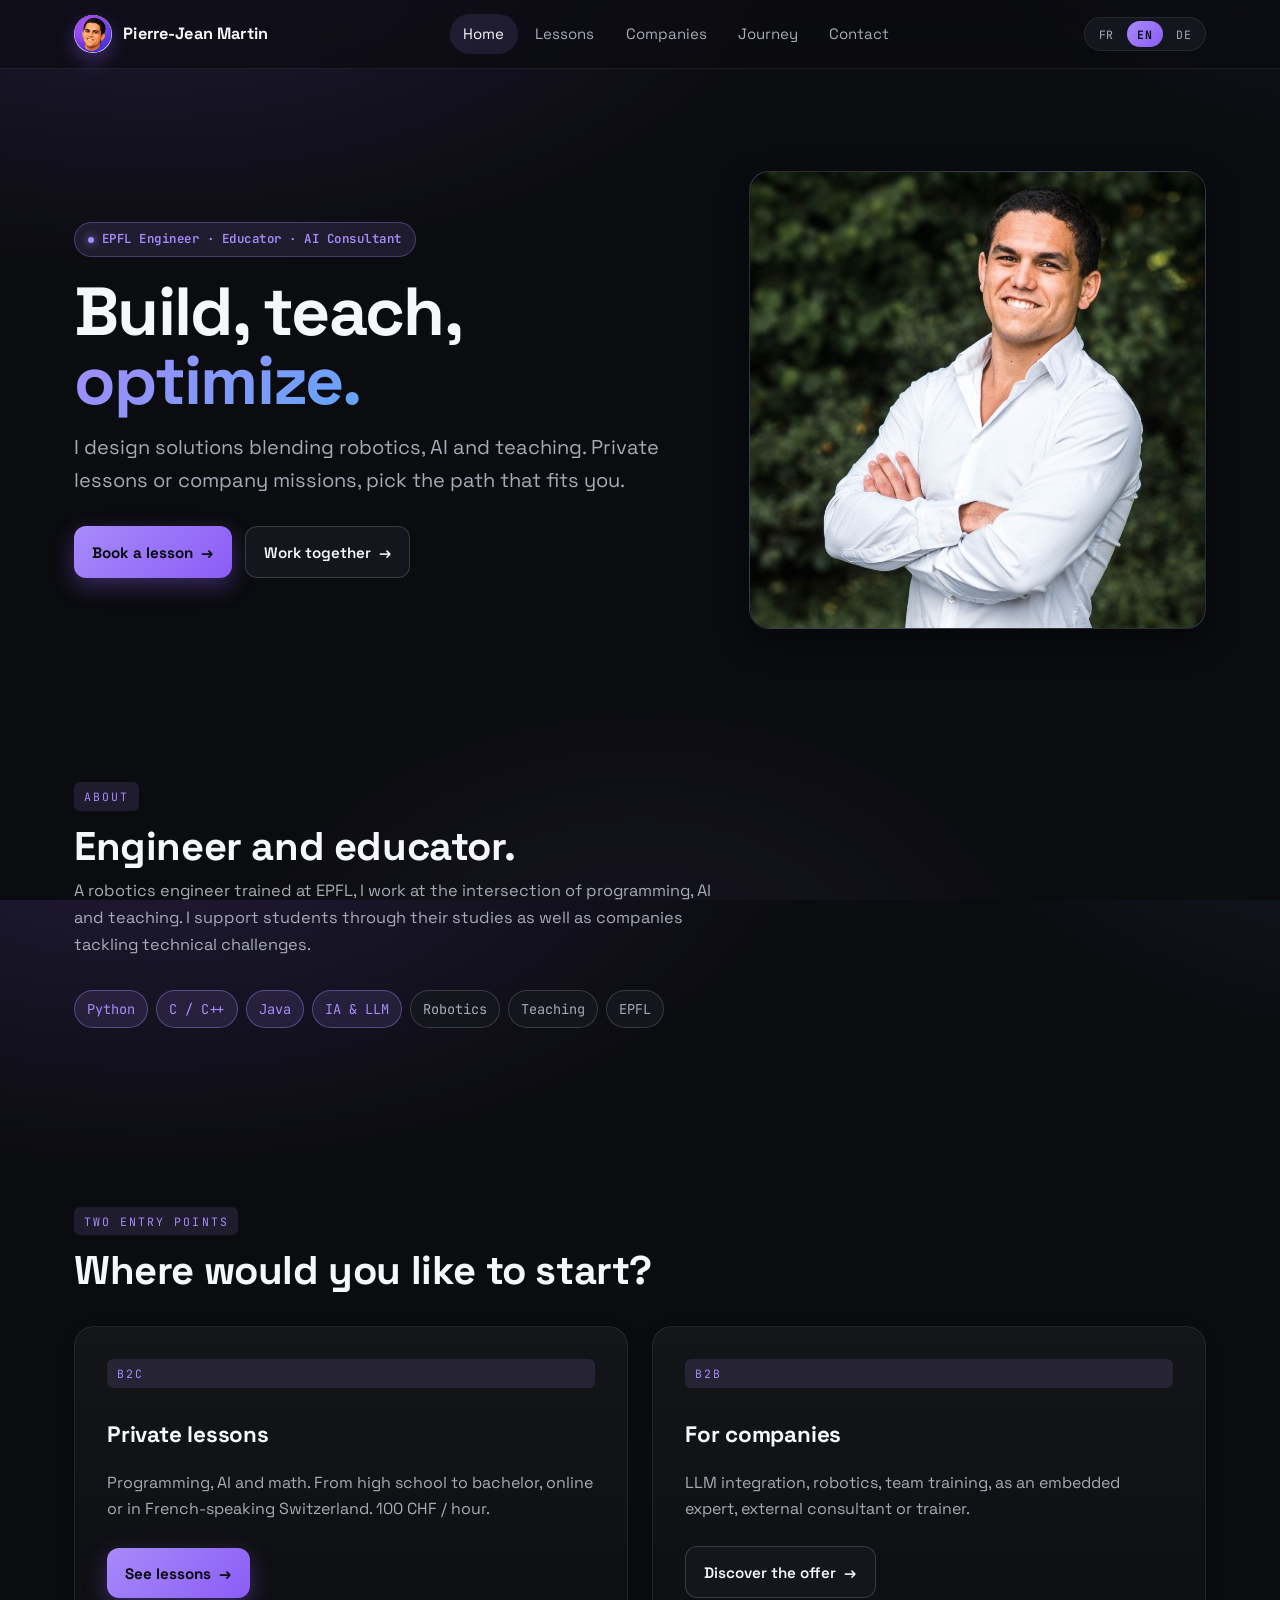
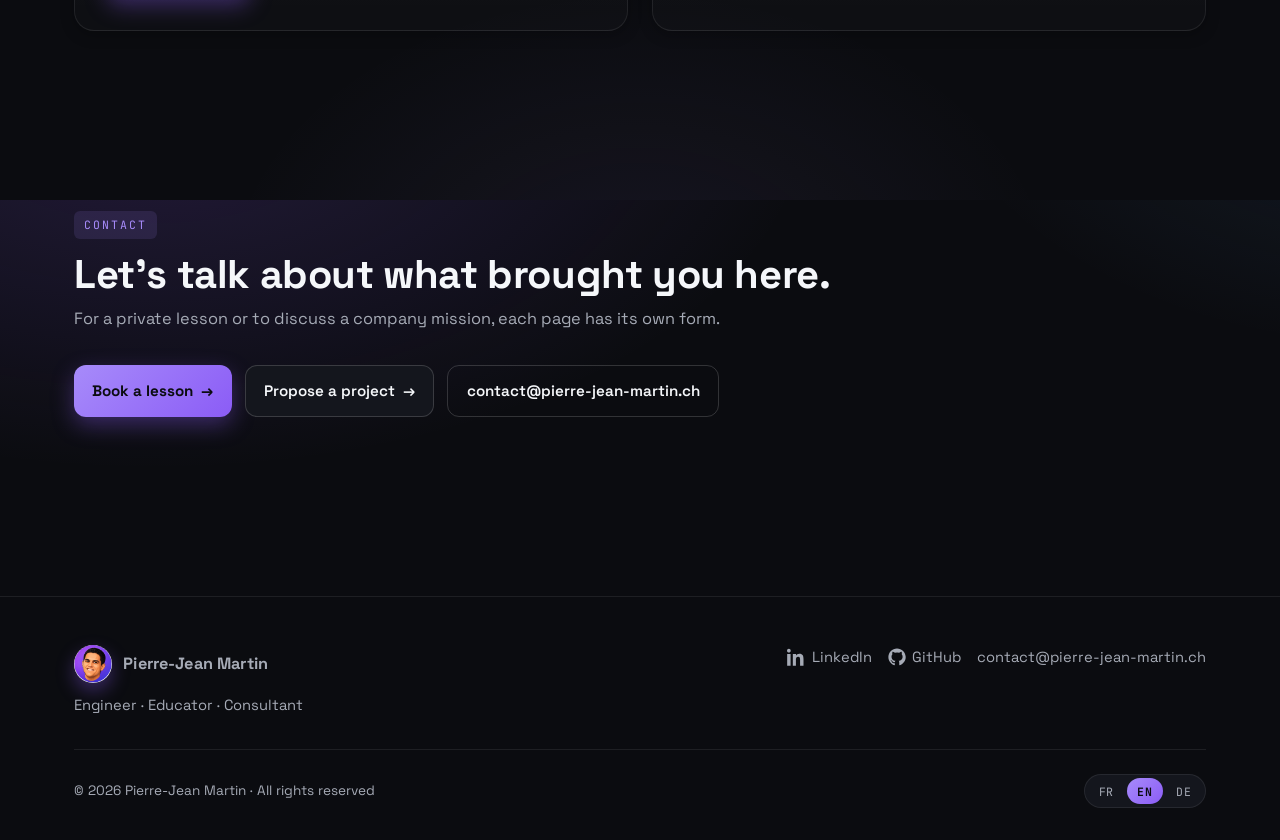
==== index.html @ a0ace2ce "feat: add Open Graph and Twitter Card meta tags on all 4 pages Adds per-page og:url, og:title, og:de" ====
<!DOCTYPE html>
<html lang="fr">
<head>
  <meta charset="utf-8" />
  <meta name="viewport" content="width=device-width, initial-scale=1" />
  <title
    data-fr="Pierre-Jean Martin · Ingénieur, formateur, consultant"
    data-en="Pierre-Jean Martin · Engineer, educator, consultant"
    data-de="Pierre-Jean Martin · Ingenieur, Dozent, Berater">
    Pierre-Jean Martin · Ingénieur, formateur, consultant
  </title>
  <meta name="description"
    data-attr-content-fr="Pierre-Jean Martin · ingénieur EPFL, formateur en programmation et IA, consultant pour entreprises. Cours particuliers et missions tech."
    data-attr-content-en="Pierre-Jean Martin · EPFL engineer, programming and AI trainer, consultant for companies. Private lessons and tech missions."
    data-attr-content-de="Pierre-Jean Martin · EPFL-Ingenieur, Ausbilder für Programmierung und KI, Berater für Unternehmen. Privatunterricht und Tech-Aufträge."
    content="Pierre-Jean Martin · ingénieur EPFL, formateur en programmation et IA, consultant pour entreprises. Cours particuliers et missions tech." />
  <meta property="og:type" content="website" />
  <meta property="og:url" content="https://pierre-jean-martin.ch/" />
  <meta property="og:locale" content="fr_FR" />
  <meta property="og:title"
    data-attr-content-fr="Pierre-Jean Martin · Ingénieur, formateur, consultant"
    data-attr-content-en="Pierre-Jean Martin · Engineer, educator, consultant"
    data-attr-content-de="Pierre-Jean Martin · Ingenieur, Dozent, Berater"
    content="Pierre-Jean Martin · Ingénieur, formateur, consultant" />
  <meta property="og:description"
    data-attr-content-fr="Pierre-Jean Martin · ingénieur EPFL, formateur en programmation et IA, consultant pour entreprises. Cours particuliers et missions tech."
    data-attr-content-en="Pierre-Jean Martin · EPFL engineer, programming and AI trainer, consultant for companies. Private lessons and tech missions."
    data-attr-content-de="Pierre-Jean Martin · EPFL-Ingenieur, Ausbilder für Programmierung und KI, Berater für Unternehmen. Privatunterricht und Tech-Aufträge."
    content="Pierre-Jean Martin · ingénieur EPFL, formateur en programmation et IA, consultant pour entreprises. Cours particuliers et missions tech." />
  <meta property="og:image" content="https://pierre-jean-martin.ch/assets/og-image.jpg" />
  <meta property="og:image:width" content="1200" />
  <meta property="og:image:height" content="630" />
  <meta property="og:image:type" content="image/jpeg" />
  <meta property="og:image:alt"
    data-attr-content-fr="Portrait de Pierre-Jean Martin"
    data-attr-content-en="Portrait of Pierre-Jean Martin"
    data-attr-content-de="Porträt von Pierre-Jean Martin"
    content="Portrait de Pierre-Jean Martin" />
  <meta name="twitter:card" content="summary_large_image" />
  <link rel="icon" type="image/png" href="assets/pj_favicon.png" />
  <link rel="preconnect" href="https://fonts.googleapis.com">
  <link rel="preconnect" href="https://fonts.gstatic.com" crossorigin>
  <link rel="stylesheet" href="https://fonts.googleapis.com/css2?family=JetBrains+Mono:wght@400;600;700&family=Space+Grotesk:wght@400;500;600;700&display=swap">
  <link rel="stylesheet" href="style.css">
  <script src="app.js" defer></script>
  <script type="application/ld+json">
  {
    "@context": "https://schema.org",
    "@type": "Person",
    "name": "Pierre-Jean Martin",
    "jobTitle": "Ingénieur, formateur, consultant",
    "url": "https://pierre-jean-martin.ch/",
    "image": "https://pierre-jean-martin.ch/assets/portrait_pj.jpg",
    "sameAs": [
      "https://www.linkedin.com/in/pierre-jean-martin/",
      "https://github.com/GitHubPJ69"
    ],
    "alumniOf": {
      "@type": "CollegeOrUniversity",
      "name": "École polytechnique fédérale de Lausanne",
      "sameAs": "https://www.epfl.ch/"
    },
    "knowsLanguage": ["fr", "en", "de"]
  }
  </script>
</head>
<body>

  <!-- ============ NAV ============ -->
  <nav class="nav" aria-label="Navigation principale">
    <div class="nav-inner">
      <a href="index.html" class="brand">
        <img class="brand-logo" src="assets/pj_logo.png" alt="" />
        <span class="brand-name">Pierre-Jean Martin</span>
      </a>
      <button class="nav-toggle" type="button" aria-expanded="false"
              data-attr-aria-label-fr="Ouvrir le menu"
              data-attr-aria-label-en="Open menu"
              data-attr-aria-label-de="Menü öffnen"
              aria-label="Ouvrir le menu">
        <svg viewBox="0 0 24 24" fill="none" stroke="currentColor" stroke-width="2" stroke-linecap="round"><line x1="3" y1="6" x2="21" y2="6"/><line x1="3" y1="12" x2="21" y2="12"/><line x1="3" y1="18" x2="21" y2="18"/></svg>
      </button>
      <div class="menu" id="primary-menu">
        <a href="index.html" class="active"
           data-fr="Accueil" data-en="Home" data-de="Startseite">Accueil</a>
        <a href="cours.html"
           data-fr="Cours" data-en="Lessons" data-de="Kurse">Cours</a>
        <a href="entreprises.html"
           data-fr="Entreprises" data-en="Companies" data-de="Unternehmen">Entreprises</a>
        <a href="parcours.html"
           data-fr="Parcours" data-en="Journey" data-de="Werdegang">Parcours</a>
        <a href="#contact"
           data-fr="Contact" data-en="Contact" data-de="Kontakt">Contact</a>
      </div>
      <div class="nav-right">
        <div class="lang-switch" role="group"
             data-attr-aria-label-fr="Choix de la langue"
             data-attr-aria-label-en="Language selector"
             data-attr-aria-label-de="Sprachauswahl"
             aria-label="Choix de la langue">
          <button type="button" data-lang="fr" aria-pressed="true">FR</button>
          <button type="button" data-lang="en" aria-pressed="false">EN</button>
          <button type="button" data-lang="de" aria-pressed="false">DE</button>
        </div>
      </div>
    </div>
  </nav>

  <!-- ============ HERO ============ -->
  <header class="hero">
    <div class="container hero-inner">
      <div>
        <span class="badge">
          <span class="badge-dot" aria-hidden="true"></span>
          <span data-fr="Ingénieur EPFL · Formateur · Consultant IA"
                data-en="EPFL Engineer · Educator · AI Consultant"
                data-de="EPFL-Ingenieur · Dozent · KI-Berater">
            Ingénieur EPFL · Formateur · Consultant IA
          </span>
        </span>
        <h1>
          <span data-fr="Construire," data-en="Build," data-de="Bauen,">Construire,</span>
          <span data-fr="transmettre," data-en="teach," data-de="lehren,">transmettre,</span>
          <span class="grad"
                data-fr="optimiser." data-en="optimize." data-de="optimieren.">optimiser.</span>
        </h1>
        <p class="lead"
           data-fr="Je conçois des solutions mêlant robotique, IA et pédagogie. Cours particuliers et missions d'entreprise, choisissez l'axe qui vous correspond."
           data-en="I design solutions blending robotics, AI and teaching. Private lessons or company missions, pick the path that fits you."
           data-de="Ich entwickle Lösungen, die Robotik, KI und Pädagogik verbinden. Privatunterricht oder Unternehmensaufträge, wählen Sie den passenden Weg.">
          Je conçois des solutions mêlant robotique, IA et pédagogie. Cours particuliers et missions d'entreprise, choisissez l'axe qui vous correspond.
        </p>
        <div class="cta">
          <a class="btn primary" href="cours.html">
            <span data-fr="Prendre un cours" data-en="Book a lesson" data-de="Eine Stunde buchen">Prendre un cours</span>
            <span class="arrow" aria-hidden="true">→</span>
          </a>
          <a class="btn" href="entreprises.html">
            <span data-fr="Travailler ensemble" data-en="Work together" data-de="Zusammenarbeiten">Travailler ensemble</span>
            <span class="arrow" aria-hidden="true">→</span>
          </a>
        </div>
      </div>
      <div class="hero-visual">
        <img src="assets/portrait_pj.jpg"
             data-attr-alt-fr="Portrait de Pierre-Jean Martin"
             data-attr-alt-en="Portrait of Pierre-Jean Martin"
             data-attr-alt-de="Porträt von Pierre-Jean Martin"
             alt="Portrait de Pierre-Jean Martin"
             loading="eager" />
      </div>
    </div>
  </header>

  <!-- ============ ABOUT ============ -->
  <section id="apropos">
    <div class="container">
      <span class="section-eyebrow"
            data-fr="À propos" data-en="About" data-de="Über mich">À propos</span>
      <h2 data-fr="Ingénieur et pédagogue."
          data-en="Engineer and educator."
          data-de="Ingenieur und Dozent.">
        Ingénieur et pédagogue.
      </h2>
      <p class="section-lead"
         data-fr="Ingénieur en robotique formé à l'EPFL, je travaille à l'intersection de la programmation, de l'IA et de l'enseignement. J'accompagne autant des étudiant·es dans leurs études que des entreprises dans leurs défis techniques."
         data-en="A robotics engineer trained at EPFL, I work at the intersection of programming, AI and teaching. I support students through their studies as well as companies tackling technical challenges."
         data-de="Robotik-Ingenieur mit EPFL-Ausbildung, ich arbeite an der Schnittstelle von Programmierung, KI und Lehre. Ich begleite Studierende ebenso wie Unternehmen bei technischen Herausforderungen.">
        Ingénieur en robotique formé à l'EPFL, je travaille à l'intersection de la programmation, de l'IA et de l'enseignement. J'accompagne autant des étudiant·es dans leurs études que des entreprises dans leurs défis techniques.
      </p>
      <div class="skills">
        <span class="chip accent">Python</span>
        <span class="chip accent">C / C++</span>
        <span class="chip accent">Java</span>
        <span class="chip accent">IA &amp; LLM</span>
        <span class="chip"
              data-fr="Robotique" data-en="Robotics" data-de="Robotik">Robotique</span>
        <span class="chip"
              data-fr="Pédagogie" data-en="Teaching" data-de="Pädagogik">Pédagogie</span>
        <span class="chip">EPFL</span>
      </div>
    </div>
  </section>

  <!-- ============ GATEWAYS ============ -->
  <section id="services">
    <div class="container">
      <span class="section-eyebrow"
            data-fr="Deux portes d'entrée" data-en="Two entry points" data-de="Zwei Einstiege">
        Deux portes d'entrée
      </span>
      <h2 data-fr="Par où voulez-vous commencer&nbsp;?"
          data-en="Where would you like to start?"
          data-de="Wo möchten Sie beginnen?">
        Par où voulez-vous commencer&nbsp;?
      </h2>
      <div class="grid cols-2" style="margin-top:2rem">
        <article class="card gateway hover">
          <span class="section-eyebrow"
                data-fr="B2C" data-en="B2C" data-de="B2C">B2C</span>
          <h3 data-fr="Cours particuliers"
              data-en="Private lessons"
              data-de="Privatunterricht">Cours particuliers</h3>
          <p data-fr="Programmation, IA et maths. Du gymnase au bachelor, en ligne ou en Suisse romande. 100 CHF / heure."
             data-en="Programming, AI and math. From high school to bachelor, online or in French-speaking Switzerland. 100 CHF / hour."
             data-de="Programmierung, KI und Mathematik. Vom Gymnasium bis zum Bachelor, online oder in der französischsprachigen Schweiz. 100 CHF / Stunde.">
            Programmation, IA et maths. Du gymnase au bachelor, en ligne ou en Suisse romande. 100 CHF / heure.
          </p>
          <a class="btn primary" href="cours.html">
            <span data-fr="Voir les cours" data-en="See lessons" data-de="Kurse ansehen">Voir les cours</span>
            <span class="arrow" aria-hidden="true">→</span>
          </a>
        </article>

        <article class="card gateway hover">
          <span class="section-eyebrow"
                data-fr="B2B" data-en="B2B" data-de="B2B">B2B</span>
          <h3 data-fr="Pour les entreprises"
              data-en="For companies"
              data-de="Für Unternehmen">Pour les entreprises</h3>
          <p data-fr="Intégration LLM, robotique, formation des équipes, en posture d'expert embarqué, consultant externe ou formateur."
             data-en="LLM integration, robotics, team training, as an embedded expert, external consultant or trainer."
             data-de="LLM-Integration, Robotik, Mitarbeiterschulungen, als eingebetteter Experte, externer Berater oder Ausbilder.">
            Intégration LLM, robotique, formation des équipes, en posture d'expert embarqué, consultant externe ou formateur.
          </p>
          <a class="btn" href="entreprises.html">
            <span data-fr="Découvrir l'offre" data-en="Discover the offer" data-de="Angebot entdecken">Découvrir l'offre</span>
            <span class="arrow" aria-hidden="true">→</span>
          </a>
        </article>
      </div>
    </div>
  </section>

  <!-- ============ CONTACT ANCHOR (links to relevant pages) ============ -->
  <section id="contact">
    <div class="container">
      <span class="section-eyebrow"
            data-fr="Contact" data-en="Contact" data-de="Kontakt">Contact</span>
      <h2 data-fr="Discutons de ce qui vous amène."
          data-en="Let's talk about what brought you here."
          data-de="Sprechen wir über Ihr Anliegen.">
        Discutons de ce qui vous amène.
      </h2>
      <p class="section-lead"
         data-fr="Pour un cours particulier ou pour discuter d'une mission d'entreprise, chaque page a son propre formulaire."
         data-en="For a private lesson or to discuss a company mission, each page has its own form."
         data-de="Für Privatunterricht oder eine Unternehmensanfrage, jede Seite hat ihr eigenes Formular.">
        Pour un cours particulier ou pour discuter d'une mission d'entreprise, chaque page a son propre formulaire.
      </p>
      <div class="cta" style="margin-top:.5rem">
        <a class="btn primary" href="cours.html#reserver">
          <span data-fr="Réserver un cours" data-en="Book a lesson" data-de="Stunde buchen">Réserver un cours</span>
          <span class="arrow" aria-hidden="true">→</span>
        </a>
        <a class="btn" href="entreprises.html#projet">
          <span data-fr="Proposer un projet" data-en="Propose a project" data-de="Projekt vorschlagen">Proposer un projet</span>
          <span class="arrow" aria-hidden="true">→</span>
        </a>
        <a class="btn ghost" href="#" data-email data-keep-text>
          <svg width="18" height="18" viewBox="0 0 24 24" fill="none" stroke="currentColor" stroke-width="2" stroke-linecap="round" stroke-linejoin="round" aria-hidden="true"><rect x="2" y="4" width="20" height="16" rx="2"/><path d="m22 7-10 6L2 7"/></svg>
          <span data-fr="Email" data-en="Email" data-de="E-Mail">Email</span>
        </a>
      </div>
    </div>
  </section>

  <!-- ============ FOOTER ============ -->
  <footer>
    <div class="container">
      <div class="footer-inner">
        <div class="footer-meta">
          <div class="brand">
            <img class="brand-logo" src="assets/pj_logo.png" alt="" />
            <span class="brand-name">Pierre-Jean Martin</span>
          </div>
          <span data-fr="Ingénieur · Formateur · Consultant"
                data-en="Engineer · Educator · Consultant"
                data-de="Ingenieur · Dozent · Berater">
            Ingénieur · Formateur · Consultant
          </span>
        </div>
        <div class="footer-links">
          <a href="https://www.linkedin.com/in/pierre-jean-martin/" target="_blank" rel="noopener" aria-label="LinkedIn">
            <svg viewBox="0 0 24 24" fill="currentColor" aria-hidden="true"><path d="M4.98 3.5C4.98 4.88 3.87 6 2.5 6S0 4.88 0 3.5 1.11 1 2.5 1s2.48 1.12 2.48 2.5zM.22 8h4.56v15.5H.22V8zm7.55 0h4.37v2.12h.06c.61-1.15 2.1-2.36 4.32-2.36 4.62 0 5.48 3.04 5.48 7v8.74h-4.56v-7.75c0-1.85-.03-4.23-2.58-4.23-2.58 0-2.98 2.02-2.98 4.1v7.88H7.77V8z"/></svg>
            <span>LinkedIn</span>
          </a>
          <a href="https://github.com/GitHubPJ69" target="_blank" rel="noopener" aria-label="GitHub">
            <svg viewBox="0 0 24 24" fill="currentColor" aria-hidden="true"><path d="M12 .5C5.65.5.5 5.65.5 12c0 5.08 3.29 9.39 7.86 10.91.58.1.79-.25.79-.56v-2c-3.2.7-3.87-1.54-3.87-1.54-.52-1.34-1.28-1.69-1.28-1.69-1.05-.72.08-.7.08-.7 1.16.08 1.77 1.19 1.77 1.19 1.03 1.77 2.7 1.26 3.36.96.1-.75.4-1.26.73-1.55-2.55-.29-5.24-1.28-5.24-5.69 0-1.26.45-2.28 1.19-3.09-.12-.29-.51-1.47.11-3.06 0 0 .97-.31 3.18 1.18a11.07 11.07 0 0 1 5.79 0c2.21-1.5 3.18-1.18 3.18-1.18.62 1.59.23 2.77.11 3.06.74.81 1.19 1.83 1.19 3.09 0 4.42-2.69 5.39-5.25 5.68.41.36.78 1.07.78 2.16v3.2c0 .31.21.66.8.55 4.57-1.53 7.85-5.84 7.85-10.91C23.5 5.65 18.35.5 12 .5Z"/></svg>
            <span>GitHub</span>
          </a>
          <a href="#" data-email aria-label="Email">
            <svg viewBox="0 0 24 24" fill="none" stroke="currentColor" stroke-width="2" stroke-linecap="round" stroke-linejoin="round" aria-hidden="true"><rect x="2" y="4" width="20" height="16" rx="2"/><path d="m22 7-10 6L2 7"/></svg>
          </a>
        </div>
      </div>
      <div class="footer-bottom">
        <div>
          © <span data-year>2026</span> Pierre-Jean Martin ·
          <span data-fr="Tous droits réservés" data-en="All rights reserved" data-de="Alle Rechte vorbehalten">Tous droits réservés</span>
        </div>
        <div class="lang-switch" role="group"
             data-attr-aria-label-fr="Choix de la langue"
             data-attr-aria-label-en="Language selector"
             data-attr-aria-label-de="Sprachauswahl"
             aria-label="Choix de la langue">
          <button type="button" data-lang="fr" aria-pressed="true">FR</button>
          <button type="button" data-lang="en" aria-pressed="false">EN</button>
          <button type="button" data-lang="de" aria-pressed="false">DE</button>
        </div>
      </div>
    </div>
  </footer>

  <script data-goatcounter="https://pierrejeanmartin.goatcounter.com/count"
        async src="//gc.zgo.at/count.js"></script>
</body>
</html>
---- style.css ----
/* ============================================================
   pierre-jean-martin.ch · shared stylesheet
   Dark mode · trilingue FR/EN/DE · vanilla
   ============================================================ */

:root{
  --bg:#0b0c10;
  --surface:#14161d;
  --surface-2:#1c1f29;
  --surface-3:#262a36;
  --border:rgba(255,255,255,.08);
  --border-strong:rgba(255,255,255,.16);
  --text:#f5f7fa;
  --muted:#a6abb6;
  --muted-2:#7a7f8a;
  --accent:#a78bfa;
  --accent-2:#8b5cf6;
  --accent-soft:rgba(167,139,250,.12);
  --accent-ring:rgba(167,139,250,.45);
  --star:#fbbf24;
  --danger:#f87171;
  --radius:14px;
  --radius-lg:20px;
  --radius-sm:10px;
  --shadow-card:0 12px 32px rgba(0,0,0,.45);
  --shadow-soft:0 4px 14px rgba(0,0,0,.25);
  --pad:clamp(16px,2vw,24px);
  --max:1180px;
  --font-sans:"Space Grotesk", system-ui, sans-serif;
  --font-mono:"JetBrains Mono", ui-monospace, monospace;
  --section-y:clamp(48px,7vw,96px);
}

*{box-sizing:border-box}
html,body{height:100%}
html{scroll-behavior:smooth}

body{
  margin:0;
  background:
    radial-gradient(1100px 600px at 12% -10%, rgba(139,92,246,.18) 0%, transparent 60%),
    radial-gradient(900px 600px at 110% -20%, rgba(96,165,250,.12) 0%, transparent 55%),
    radial-gradient(700px 500px at 50% 110%, rgba(167,139,250,.08) 0%, transparent 60%),
    var(--bg);
  color:var(--text);
  font:16px/1.65 var(--font-sans);
  -webkit-font-smoothing:antialiased;
  -moz-osx-font-smoothing:grayscale;
  overflow-x:hidden;
}

a{color:inherit;text-decoration:none}
a:hover{color:var(--accent)}

img,svg{display:block;max-width:100%}

::selection{background:var(--accent);color:#0b0c10}

:focus-visible{outline:2px solid var(--accent);outline-offset:3px;border-radius:6px}

.container{max-width:var(--max);margin:0 auto;padding:0 var(--pad);width:100%}

/* ============================================================
   Navigation (sticky header)
   ============================================================ */
.nav{
  position:sticky;top:0;z-index:50;
  backdrop-filter:blur(14px);
  -webkit-backdrop-filter:blur(14px);
  background:rgba(11,12,16,.65);
  border-bottom:1px solid var(--border);
}
.nav-inner{
  display:flex;align-items:center;justify-content:space-between;
  gap:1rem;padding:.85rem var(--pad);
  max-width:var(--max);margin:0 auto;
}
.brand{display:flex;align-items:center;gap:.7rem;font-weight:700;font-size:1.02rem}
.brand-logo{
  width:38px;height:38px;border-radius:50%;
  object-fit:cover;display:block;
  box-shadow:0 0 0 1px rgba(255,255,255,.1) inset, 0 8px 18px rgba(139,92,246,.35);
}
.brand-name{letter-spacing:.01em}

.menu{display:flex;gap:.25rem;align-items:center}
.menu a{
  padding:.5rem .85rem;border-radius:999px;
  font-size:.94rem;color:var(--muted);
  transition:background .15s, color .15s;
}
.menu a:hover,.menu a.active{background:var(--accent-soft);color:var(--text)}

.lang-switch{
  display:inline-flex;gap:2px;padding:3px;
  background:var(--surface);border:1px solid var(--border);border-radius:999px;
}
.lang-switch button{
  appearance:none;border:0;background:transparent;color:var(--muted);
  font-family:var(--font-mono);font-size:.72rem;letter-spacing:.08em;
  padding:.35rem .65rem;border-radius:999px;cursor:pointer;
  transition:background .15s, color .15s;
}
.lang-switch button:hover{color:var(--text)}
.lang-switch button[aria-pressed="true"]{
  background:linear-gradient(135deg,var(--accent),var(--accent-2));
  color:#0b0c10;font-weight:700;
}

.nav-right{display:flex;align-items:center;gap:.8rem}

.nav-toggle{
  display:none;appearance:none;border:1px solid var(--border-strong);
  background:var(--surface);color:var(--text);
  width:38px;height:38px;border-radius:10px;cursor:pointer;
  align-items:center;justify-content:center;
}
.nav-toggle svg{width:18px;height:18px}

/* ============================================================
   Buttons
   ============================================================ */
.btn{
  display:inline-flex;align-items:center;gap:.5rem;
  padding:.78rem 1.15rem;border-radius:12px;
  border:1px solid var(--border-strong);
  background:var(--surface);color:var(--text);
  font-family:var(--font-sans);font-size:.95rem;font-weight:600;
  cursor:pointer;transition:transform .08s, background .15s, border-color .15s;
  text-decoration:none;
}
.btn:hover{transform:translateY(-1px);background:var(--surface-2);color:var(--text)}
.btn.primary{
  background:linear-gradient(135deg,var(--accent),var(--accent-2));
  border:0;color:#0b0c10;font-weight:700;
  box-shadow:0 8px 22px rgba(139,92,246,.35);
}
.btn.primary:hover{color:#0b0c10;filter:brightness(1.05)}
.btn.ghost{background:transparent}
.btn.wa{
  background:linear-gradient(135deg,#25d366,#128c7e);
  border:0;color:#0b1414;font-weight:700;
}
.btn.wa:hover{color:#0b1414;filter:brightness(1.05)}
.btn .arrow{transition:transform .15s}
.btn:hover .arrow{transform:translateX(3px)}

/* ============================================================
   Sections, typography
   ============================================================ */
section{padding:var(--section-y) 0}
section h2{
  font-size:clamp(26px,3.6vw,40px);line-height:1.15;
  margin:0 0 .5rem;letter-spacing:-.01em;font-weight:700;
}
.section-lead{color:var(--muted);max-width:65ch;margin:0 0 2rem;font-size:1.02rem}
.section-eyebrow{
  display:inline-block;font-family:var(--font-mono);font-size:.72rem;
  letter-spacing:.18em;text-transform:uppercase;color:var(--accent);
  margin-bottom:.8rem;padding:.3rem .6rem;
  background:var(--accent-soft);border-radius:6px;
}

h1,h2,h3,h4{font-family:var(--font-sans)}
p{margin:0 0 1rem}

.muted{color:var(--muted)}
.mono{font-family:var(--font-mono)}

/* ============================================================
   Hero
   ============================================================ */
.hero{padding:clamp(56px,8vw,120px) 0 clamp(32px,5vw,72px)}
.hero-inner{
  display:grid;grid-template-columns:1.15fr .85fr;
  gap:clamp(28px,5vw,56px);align-items:center;
}
.badge{
  display:inline-flex;align-items:center;gap:.5rem;
  padding:.4rem .8rem;border-radius:999px;
  background:var(--accent-soft);border:1px solid rgba(167,139,250,.3);
  color:var(--accent);font-family:var(--font-mono);font-size:.78rem;
  letter-spacing:.04em;font-weight:600;
  margin-bottom:1.2rem;
}
.badge-dot{width:6px;height:6px;border-radius:50%;background:var(--accent);box-shadow:0 0 8px var(--accent)}

.hero h1{
  font-size:clamp(36px,5.8vw,68px);line-height:1.02;
  margin:0 0 1rem;letter-spacing:-.025em;font-weight:700;
}
.hero h1 .grad{
  background:linear-gradient(135deg,var(--accent),#60a5fa);
  -webkit-background-clip:text;background-clip:text;color:transparent;
}
.hero .lead{font-size:clamp(17px,2vw,20px);color:var(--muted);max-width:55ch;margin:0 0 1.8rem}
.cta{display:flex;gap:.8rem;flex-wrap:wrap}

/* Hero visual (image + floating overlays, or CSS deco when no img) */
.hero-visual{
  position:relative;aspect-ratio:1/1;max-width:480px;margin-left:auto;
  border-radius:var(--radius-lg);
  background:
    radial-gradient(circle at 30% 30%, rgba(167,139,250,.45), transparent 55%),
    radial-gradient(circle at 70% 70%, rgba(96,165,250,.35), transparent 50%),
    linear-gradient(135deg, var(--surface), var(--surface-2));
  border:1px solid var(--border);
  box-shadow:var(--shadow-card);
  overflow:hidden;
}
.hero-visual img{
  width:100%;height:100%;
  object-fit:cover;object-position:center;
  display:block;
  position:relative;z-index:1;
}
.hero-visual:not(:has(img))::before{
  content:"";position:absolute;inset:0;
  background-image:
    linear-gradient(rgba(255,255,255,.04) 1px, transparent 1px),
    linear-gradient(90deg, rgba(255,255,255,.04) 1px, transparent 1px);
  background-size:32px 32px;
  mask-image:radial-gradient(circle at center, #000 30%, transparent 70%);
}
.hero-visual:not(:has(img))::after{
  content:"</>";position:absolute;bottom:1.2rem;right:1.4rem;
  font-family:var(--font-mono);font-size:2.2rem;color:var(--accent);
  opacity:.75;letter-spacing:-.04em;
}
.hero-visual .floating{
  position:absolute;font-family:var(--font-mono);font-size:.78rem;
  color:var(--text);background:rgba(11,12,16,.7);
  backdrop-filter:blur(8px);padding:.4rem .65rem;border-radius:8px;
  border:1px solid var(--border-strong);
  box-shadow:0 4px 12px rgba(0,0,0,.3);
  z-index:2;
}
.hero-visual:has(img) .f1{top:8%;left:6%}
.hero-visual:has(img) .f2{bottom:8%;right:6%}
.hero-visual:has(img) .f3{top:55%;left:6%}
.hero-visual:not(:has(img)) .f1{top:18%;left:10%}
.hero-visual:not(:has(img)) .f2{top:55%;right:8%}
.hero-visual:not(:has(img)) .f3{bottom:22%;left:18%}

/* ============================================================
   Cards, grids
   ============================================================ */
.card{
  background:linear-gradient(180deg, rgba(255,255,255,.04), rgba(255,255,255,.015));
  border:1px solid var(--border);
  border-radius:var(--radius-lg);
  box-shadow:var(--shadow-soft);
  padding:1.5rem;
  transition:border-color .15s, transform .15s;
}
.card.hover:hover{border-color:var(--accent-ring);transform:translateY(-2px)}
.card h3{margin:0 0 .5rem;font-size:1.15rem;letter-spacing:-.01em}

.grid{display:grid;gap:clamp(16px,2vw,24px)}
.grid.cols-2{grid-template-columns:repeat(2,1fr)}
.grid.cols-3{grid-template-columns:repeat(3,1fr)}
.grid.cols-4{grid-template-columns:repeat(4,1fr)}

/* ============================================================
   Chips, lists
   ============================================================ */
.skills{display:flex;flex-wrap:wrap;gap:.5rem;margin-top:1rem}
.chip{
  padding:.4rem .75rem;border-radius:999px;
  border:1px solid var(--border-strong);
  background:var(--surface);color:var(--muted);
  font-size:.85rem;font-family:var(--font-mono);
}
.chip.accent{color:var(--accent);border-color:rgba(167,139,250,.4);background:var(--accent-soft)}

.checklist{list-style:none;padding:0;margin:0;display:grid;gap:.7rem}
.checklist li{
  display:flex;align-items:flex-start;gap:.7rem;
  color:var(--text);font-size:.98rem;
}
.checklist li::before{
  content:"";flex:0 0 18px;height:18px;margin-top:4px;
  background:linear-gradient(135deg,var(--accent),var(--accent-2));
  mask:url("data:image/svg+xml,%3Csvg xmlns='http://www.w3.org/2000/svg' viewBox='0 0 24 24' fill='none' stroke='black' stroke-width='3' stroke-linecap='round' stroke-linejoin='round'%3E%3Cpolyline points='20 6 9 17 4 12'/%3E%3C/svg%3E") no-repeat center / contain;
  -webkit-mask:url("data:image/svg+xml,%3Csvg xmlns='http://www.w3.org/2000/svg' viewBox='0 0 24 24' fill='none' stroke='black' stroke-width='3' stroke-linecap='round' stroke-linejoin='round'%3E%3Cpolyline points='20 6 9 17 4 12'/%3E%3C/svg%3E") no-repeat center / contain;
}

/* ============================================================
   Price block (cours.html)
   ============================================================ */
.price-block{
  display:flex;align-items:baseline;gap:.8rem;
  padding:1.4rem 1.6rem;border-radius:var(--radius);
  background:linear-gradient(135deg, var(--accent-soft), transparent);
  border:1px solid rgba(167,139,250,.3);
  margin:1.4rem 0;
}
.price-amount{font-family:var(--font-mono);font-size:clamp(40px,6vw,64px);font-weight:700;color:var(--text);letter-spacing:-.03em;line-height:1}
.price-unit{font-family:var(--font-mono);color:var(--muted);font-size:.95rem}

/* ============================================================
   Reviews
   ============================================================ */
.review{display:flex;flex-direction:column;gap:.9rem;padding:1.4rem}
.review-head{display:flex;align-items:center;gap:.85rem}
.avatar{
  width:46px;height:46px;border-radius:50%;
  display:grid;place-items:center;
  font-family:var(--font-mono);font-weight:700;color:#0b0c10;font-size:.95rem;
  flex:0 0 46px;
}
.avatar.c1{background:linear-gradient(135deg,#a78bfa,#60a5fa)}
.avatar.c2{background:linear-gradient(135deg,#34d399,#22d3ee)}
.avatar.c3{background:linear-gradient(135deg,#fbbf24,#f97316)}
.avatar.c4{background:linear-gradient(135deg,#f472b6,#a78bfa)}
.avatar.c5{background:linear-gradient(135deg,#f87171,#fbbf24)}
.avatar.c6{background:linear-gradient(135deg,#60a5fa,#34d399)}
.review-meta{display:flex;flex-direction:column;line-height:1.25;gap:.15rem}
.review-name{font-weight:600;color:var(--text)}
.review-context{font-size:.82rem;color:var(--muted);font-family:var(--font-mono)}
.review-source{
  font-size:.72rem;color:var(--muted-2);font-family:var(--font-mono);
  letter-spacing:.04em;margin-top:.1rem;
}
.review-source a{color:var(--accent)}
.review-source a:hover{text-decoration:underline}

.reviews-platforms{
  display:flex;flex-direction:column;align-items:center;gap:1rem;
  margin-top:2.5rem;text-align:center;
}
.reviews-platforms p{margin:0;font-size:.92rem}
.stars{display:inline-flex;gap:2px;color:var(--star)}
.stars svg{width:16px;height:16px;fill:currentColor}
.review-text{color:var(--muted);font-size:.96rem;margin:0}

/* ============================================================
   Forms
   ============================================================ */
.form-card{padding:1.6rem}
.form-row{display:grid;gap:.4rem;margin-bottom:1rem}
.form-row.split{grid-template-columns:1fr 1fr;gap:.8rem}
.form-row.split > label{display:contents}
.form-row label{font-size:.86rem;color:var(--muted);font-family:var(--font-mono);letter-spacing:.04em}
.field{
  width:100%;padding:.75rem .9rem;
  background:var(--surface);color:var(--text);
  border:1px solid var(--border-strong);border-radius:var(--radius-sm);
  font:inherit;font-size:.96rem;
  transition:border-color .15s, background .15s;
}
.field:focus{outline:none;border-color:var(--accent);background:var(--surface-2)}
textarea.field{resize:vertical;min-height:120px}
select.field{appearance:none;background-image:url("data:image/svg+xml,%3Csvg xmlns='http://www.w3.org/2000/svg' viewBox='0 0 24 24' fill='none' stroke='%23a6abb6' stroke-width='2' stroke-linecap='round' stroke-linejoin='round'%3E%3Cpolyline points='6 9 12 15 18 9'/%3E%3C/svg%3E");background-repeat:no-repeat;background-position:right .8rem center;background-size:18px;padding-right:2.4rem}
.form-actions{display:flex;gap:.8rem;flex-wrap:wrap;margin-top:.5rem}

/* ============================================================
   Posture cards (entreprises.html)
   ============================================================ */
.posture{display:flex;flex-direction:column;gap:1rem}
.posture-icon{
  width:48px;height:48px;border-radius:12px;
  display:grid;place-items:center;
  background:var(--accent-soft);color:var(--accent);
  border:1px solid rgba(167,139,250,.3);
}
.posture-icon svg{width:24px;height:24px}

/* Project reference card */
.project-ref{padding:1.4rem;display:flex;flex-direction:column;gap:.6rem}
.project-ref .sector{font-family:var(--font-mono);font-size:.78rem;letter-spacing:.1em;text-transform:uppercase;color:var(--accent)}
.project-ref .mission{color:var(--text);font-weight:600}
.project-ref .result{color:var(--muted);font-size:.94rem}

/* Parcours items */
.parcours-item{
  display:grid;grid-template-columns:200px 1fr;gap:1.4rem;
  padding:1.4rem;align-items:start;
}
.parcours-media{
  border-radius:var(--radius);overflow:hidden;
  aspect-ratio:4/3;background:var(--surface-2);
}
.parcours-media img{width:100%;height:100%;object-fit:cover;display:block}
.parcours-media.logo{background:#fff;padding:1.2rem}
.parcours-media.logo img{object-fit:contain}
.parcours-content{display:flex;flex-direction:column;gap:.5rem}
.parcours-date{
  font-family:var(--font-mono);font-size:.78rem;letter-spacing:.1em;
  text-transform:uppercase;color:var(--accent);
}
.parcours-content h3{margin:0;font-size:1.15rem}
.parcours-content .context{font-family:var(--font-mono);font-size:.85rem;color:var(--muted);margin:0}
.parcours-content p{margin:0;color:var(--muted)}

/* Inline body links (only inside parcours items and card paragraphs) */
.parcours-item a:not(.btn),
.parcours-item .context a,
.card > p a:not(.btn){
  color:var(--accent);
  text-decoration:underline;
  text-decoration-color:rgba(167,139,250,.45);
  text-underline-offset:2px;
  text-decoration-thickness:1px;
  transition:text-decoration-color .15s, filter .15s;
}
.parcours-item a:not(.btn):hover,
.parcours-item .context a:hover,
.card > p a:not(.btn):hover{
  text-decoration-color:var(--accent);
  filter:brightness(1.1);
}
@media (max-width:768px){
  .parcours-item{grid-template-columns:1fr}
  .parcours-media{aspect-ratio:16/9;max-height:200px}
}

/* ============================================================
   Two-column "gateways" (index.html)
   ============================================================ */
.gateway{padding:2rem;display:flex;flex-direction:column;gap:1rem;position:relative;overflow:hidden}
.gateway::before{
  content:"";position:absolute;inset:0;
  background:linear-gradient(135deg, var(--accent-soft), transparent 60%);
  opacity:0;transition:opacity .2s;pointer-events:none;
}
.gateway:hover::before{opacity:1}
.gateway h3{font-size:1.4rem;margin:0}
.gateway p{color:var(--muted);margin:0;flex:1}
.gateway .btn{align-self:flex-start;margin-top:.5rem}

/* ============================================================
   Footer
   ============================================================ */
footer{
  padding:3rem 0 2rem;color:var(--muted);
  border-top:1px solid var(--border);
  margin-top:var(--section-y);
}
.footer-inner{display:grid;grid-template-columns:1fr auto;gap:1.5rem;align-items:start}
.footer-meta{display:flex;flex-direction:column;gap:.6rem;font-size:.92rem}
.footer-links{display:flex;gap:1rem;align-items:center;flex-wrap:wrap}
.footer-links a{
  display:inline-flex;align-items:center;gap:.4rem;
  color:var(--muted);font-size:.92rem;
}
.footer-links a:hover{color:var(--accent)}
.footer-links svg{width:18px;height:18px}
.footer-bottom{
  display:flex;justify-content:space-between;align-items:center;
  margin-top:2rem;padding-top:1.5rem;border-top:1px solid var(--border);
  font-size:.85rem;flex-wrap:wrap;gap:1rem;
}

/* ============================================================
   Responsive
   ============================================================ */
@media (max-width:1100px){
  .grid.cols-3,.grid.cols-4{grid-template-columns:repeat(2,1fr)}
}
@media (max-width:768px){
  :root{--section-y:clamp(40px,8vw,64px)}
  .nav-toggle{display:inline-flex}
  .menu{
    position:absolute;top:100%;left:0;right:0;
    flex-direction:column;align-items:stretch;
    background:rgba(11,12,16,.95);backdrop-filter:blur(14px);
    border-bottom:1px solid var(--border);
    padding:.6rem var(--pad);gap:.2rem;
    display:none;
  }
  .menu.open{display:flex}
  .menu a{padding:.7rem .8rem;border-radius:8px}
  .hero-inner{grid-template-columns:1fr;gap:2rem}
  .hero-visual{max-width:360px;margin:0 auto}
  .grid.cols-2,.grid.cols-3,.grid.cols-4{grid-template-columns:1fr}
  .form-row.split{grid-template-columns:1fr}
  .footer-inner{grid-template-columns:1fr}
  .footer-bottom{flex-direction:column;align-items:flex-start}
  .nav-right .lang-switch{order:2}
}

@media (prefers-reduced-motion:reduce){
  *{transition:none!important;animation:none!important}
  html{scroll-behavior:auto}
}

/* ============================================================
   Course type cards (cours.html · "Mes cours" section)
   ============================================================ */
.course-card{
  display:flex;flex-direction:column;gap:.85rem;
  padding:1.6rem;
}
.course-icon{
  width:48px;height:48px;border-radius:12px;
  display:grid;place-items:center;
  background:var(--accent-soft);color:var(--accent);
  border:1px solid rgba(167,139,250,.3);
}
.course-icon svg{width:24px;height:24px}
.course-card h3{margin:0;font-size:1.2rem;letter-spacing:-.01em}
.course-pitch{margin:0;color:var(--text);font-size:1rem}
.course-card .checklist{margin:.2rem 0}
.course-target{
  margin:.4rem 0 0;font-size:.85rem;
  color:var(--muted);font-family:var(--font-mono);
  letter-spacing:.02em;
}
.course-footnote{
  margin:2rem 0 0;font-size:.86rem;
  color:var(--muted-2);font-style:italic;
  text-align:center;
}

/* Scroll fade-in (used by .fade-up, triggered by app.js IntersectionObserver) */
.fade-up{opacity:0;transform:translateY(18px);transition:opacity .6s ease, transform .6s ease}
.fade-up.in-view{opacity:1;transform:none}
.grid > .fade-up:nth-child(1).in-view{transition-delay:0s}
.grid > .fade-up:nth-child(2).in-view{transition-delay:.08s}
.grid > .fade-up:nth-child(3).in-view{transition-delay:.16s}
.grid > .fade-up:nth-child(4).in-view{transition-delay:.24s}
@media (prefers-reduced-motion:reduce){
  .fade-up{opacity:1;transform:none}
}
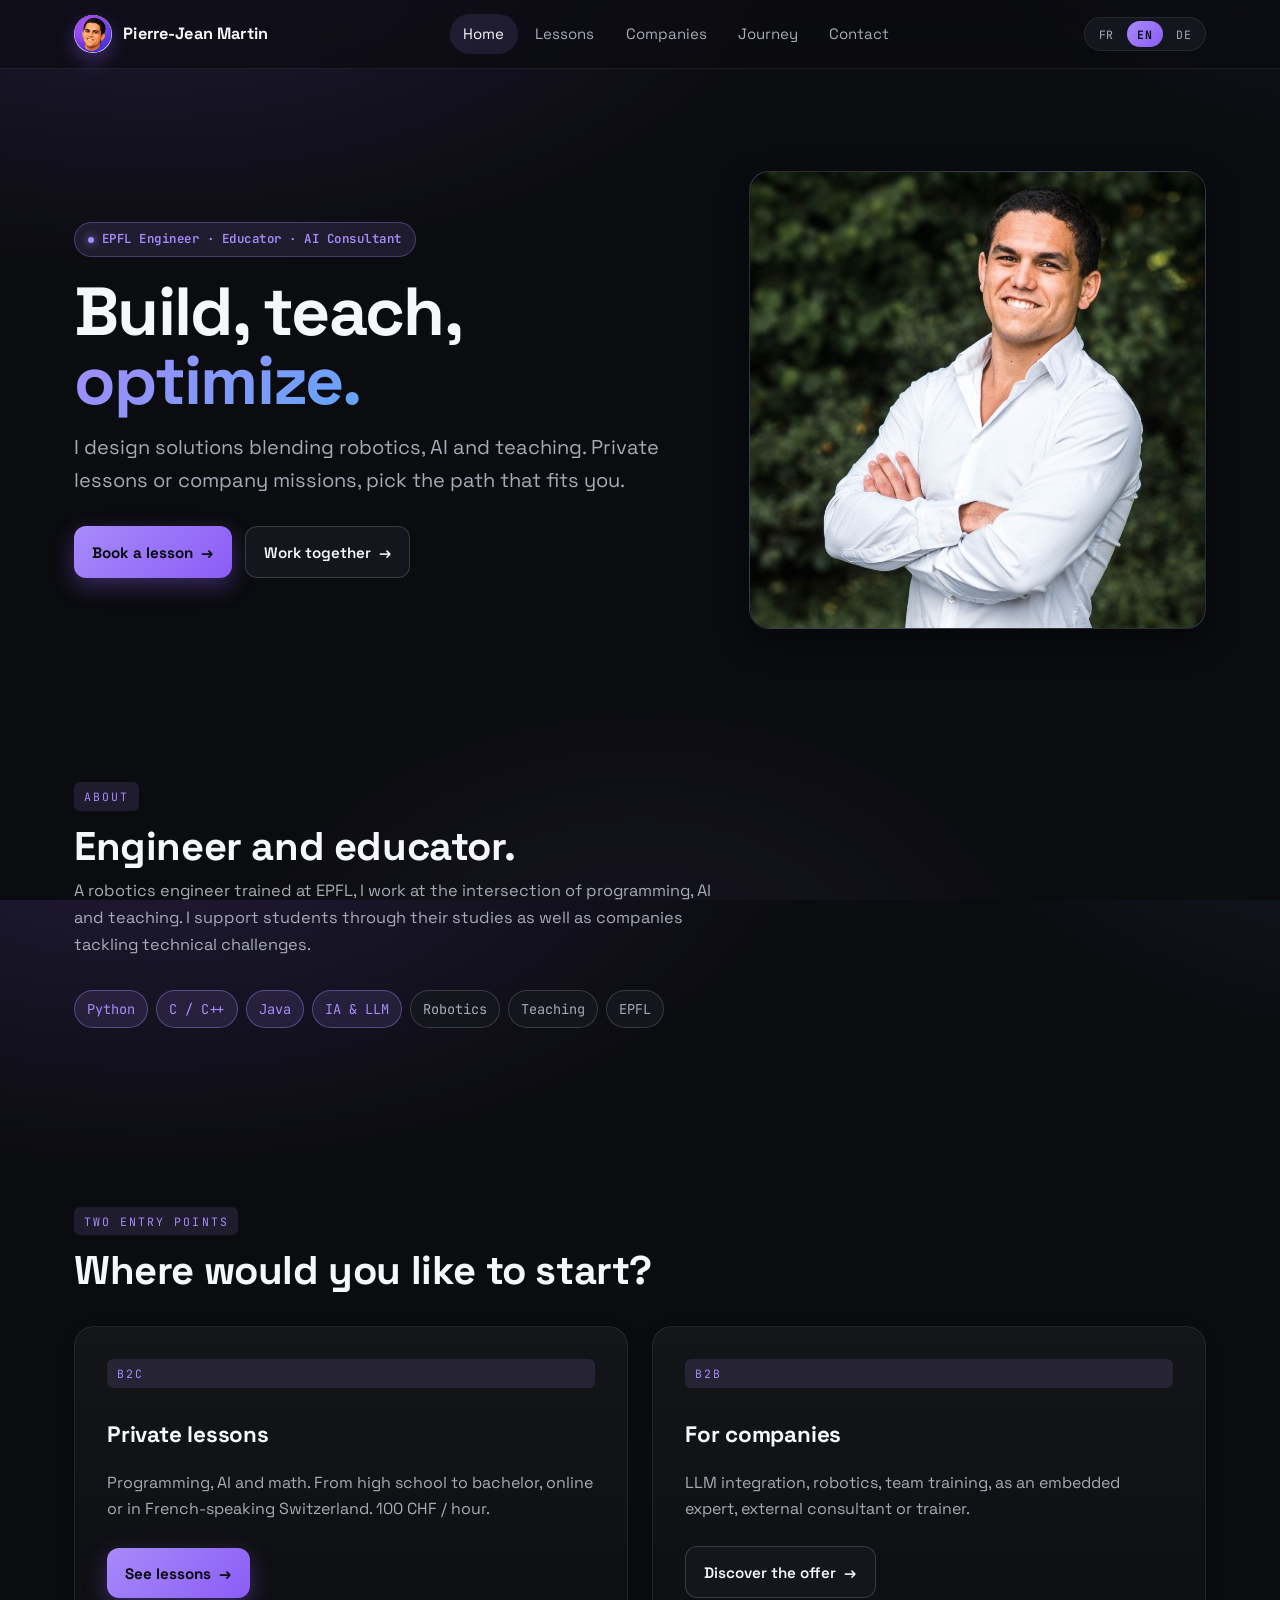
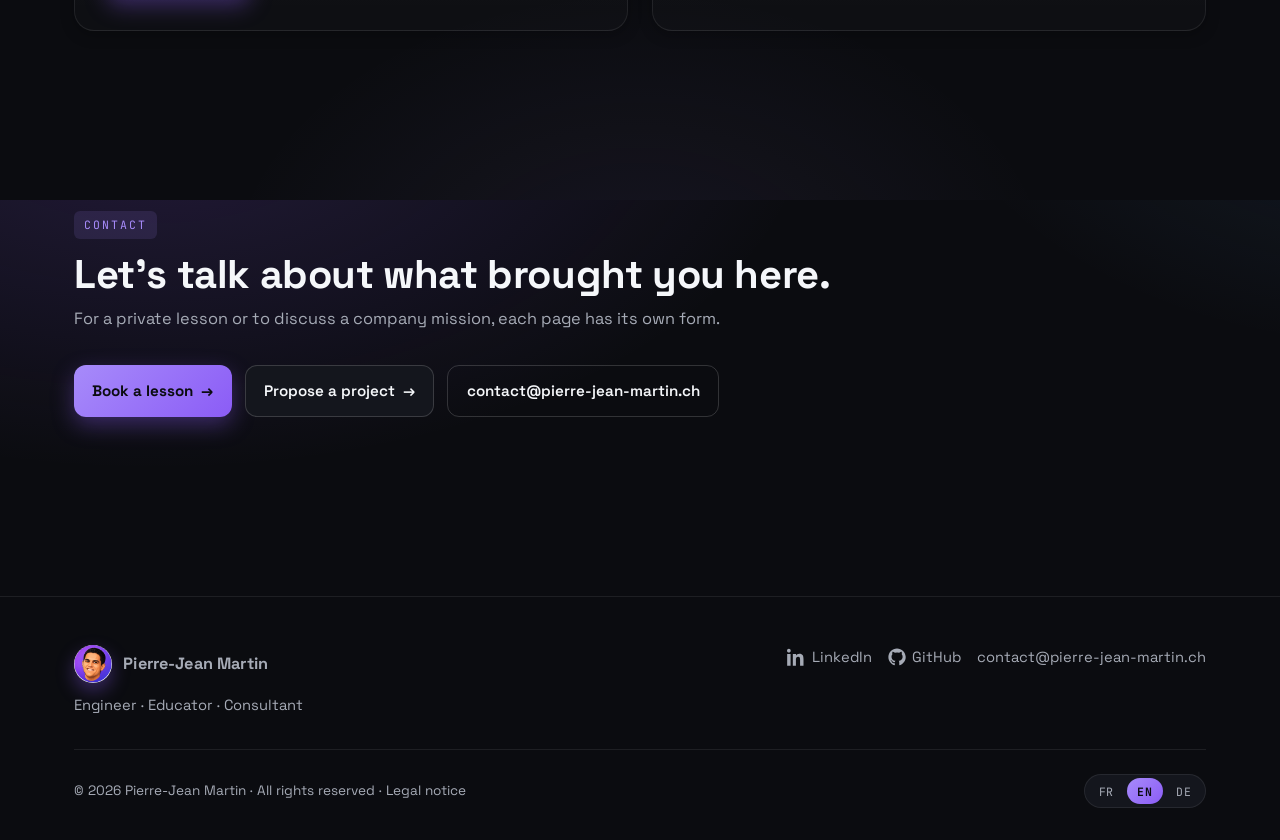
==== commit aa7b86db: "feat: add mentions-legales.html and footer link (issue #22) New page with 5 trilingual sections (ide" ====
--- a/index.html
+++ b/index.html
@@ -27,7 +27,7 @@
     data-attr-content-en="Pierre-Jean Martin · EPFL engineer, programming and AI trainer, consultant for companies. Private lessons and tech missions."
     data-attr-content-de="Pierre-Jean Martin · EPFL-Ingenieur, Ausbilder für Programmierung und KI, Berater für Unternehmen. Privatunterricht und Tech-Aufträge."
     content="Pierre-Jean Martin · ingénieur EPFL, formateur en programmation et IA, consultant pour entreprises. Cours particuliers et missions tech." />
-  <meta property="og:image" content="https://pierre-jean-martin.ch/assets/og-image.jpg" />
+  <meta property="og:image" content="https://pierre-jean-martin.ch/assets/meta/og-image.jpg" />
   <meta property="og:image:width" content="1200" />
   <meta property="og:image:height" content="630" />
   <meta property="og:image:type" content="image/jpeg" />
@@ -37,7 +37,7 @@
     data-attr-content-de="Porträt von Pierre-Jean Martin"
     content="Portrait de Pierre-Jean Martin" />
   <meta name="twitter:card" content="summary_large_image" />
-  <link rel="icon" type="image/png" href="assets/pj_favicon.png" />
+  <link rel="icon" type="image/png" href="assets/logos/pj-favicon.png" />
   <link rel="preconnect" href="https://fonts.googleapis.com">
   <link rel="preconnect" href="https://fonts.gstatic.com" crossorigin>
   <link rel="stylesheet" href="https://fonts.googleapis.com/css2?family=JetBrains+Mono:wght@400;600;700&family=Space+Grotesk:wght@400;500;600;700&display=swap">
@@ -50,7 +50,7 @@
     "name": "Pierre-Jean Martin",
     "jobTitle": "Ingénieur, formateur, consultant",
     "url": "https://pierre-jean-martin.ch/",
-    "image": "https://pierre-jean-martin.ch/assets/portrait_pj.jpg",
+    "image": "https://pierre-jean-martin.ch/assets/photos/pj-portrait.jpg",
     "sameAs": [
       "https://www.linkedin.com/in/pierre-jean-martin/",
       "https://github.com/GitHubPJ69"
@@ -70,7 +70,7 @@
   <nav class="nav" aria-label="Navigation principale">
     <div class="nav-inner">
       <a href="index.html" class="brand">
-        <img class="brand-logo" src="assets/pj_logo.png" alt="" />
+        <img class="brand-logo" src="assets/logos/pj-logo.png" alt="" />
         <span class="brand-name">Pierre-Jean Martin</span>
       </a>
       <button class="nav-toggle" type="button" aria-expanded="false"
@@ -142,7 +142,7 @@
         </div>
       </div>
       <div class="hero-visual">
-        <img src="assets/portrait_pj.jpg"
+        <img src="assets/photos/pj-portrait.jpg"
              data-attr-alt-fr="Portrait de Pierre-Jean Martin"
              data-attr-alt-en="Portrait of Pierre-Jean Martin"
              data-attr-alt-de="Porträt von Pierre-Jean Martin"
@@ -163,10 +163,10 @@
         Ingénieur et pédagogue.
       </h2>
       <p class="section-lead"
-         data-fr="Ingénieur en robotique formé à l'EPFL, je travaille à l'intersection de la programmation, de l'IA et de l'enseignement. J'accompagne autant des étudiant·es dans leurs études que des entreprises dans leurs défis techniques."
+         data-fr="Ingénieur en robotique formé à l'EPFL, je travaille à l'intersection de la programmation, de l'IA et de l'enseignement. J'accompagne autant des élèves dans leurs études que des entreprises dans leurs défis techniques."
          data-en="A robotics engineer trained at EPFL, I work at the intersection of programming, AI and teaching. I support students through their studies as well as companies tackling technical challenges."
          data-de="Robotik-Ingenieur mit EPFL-Ausbildung, ich arbeite an der Schnittstelle von Programmierung, KI und Lehre. Ich begleite Studierende ebenso wie Unternehmen bei technischen Herausforderungen.">
-        Ingénieur en robotique formé à l'EPFL, je travaille à l'intersection de la programmation, de l'IA et de l'enseignement. J'accompagne autant des étudiant·es dans leurs études que des entreprises dans leurs défis techniques.
+        Ingénieur en robotique formé à l'EPFL, je travaille à l'intersection de la programmation, de l'IA et de l'enseignement. J'accompagne autant des élèves dans leurs études que des entreprises dans leurs défis techniques.
       </p>
       <div class="skills">
         <span class="chip accent">Python</span>
@@ -271,7 +271,7 @@
       <div class="footer-inner">
         <div class="footer-meta">
           <div class="brand">
-            <img class="brand-logo" src="assets/pj_logo.png" alt="" />
+            <img class="brand-logo" src="assets/logos/pj-logo.png" alt="" />
             <span class="brand-name">Pierre-Jean Martin</span>
           </div>
           <span data-fr="Ingénieur · Formateur · Consultant"
@@ -298,6 +298,10 @@
         <div>
           © <span data-year>2026</span> Pierre-Jean Martin ·
           <span data-fr="Tous droits réservés" data-en="All rights reserved" data-de="Alle Rechte vorbehalten">Tous droits réservés</span>
+          · <a href="mentions-legales.html"
+               data-fr="Mentions légales"
+               data-en="Legal notice"
+               data-de="Impressum">Mentions légales</a>
         </div>
         <div class="lang-switch" role="group"
              data-attr-aria-label-fr="Choix de la langue"
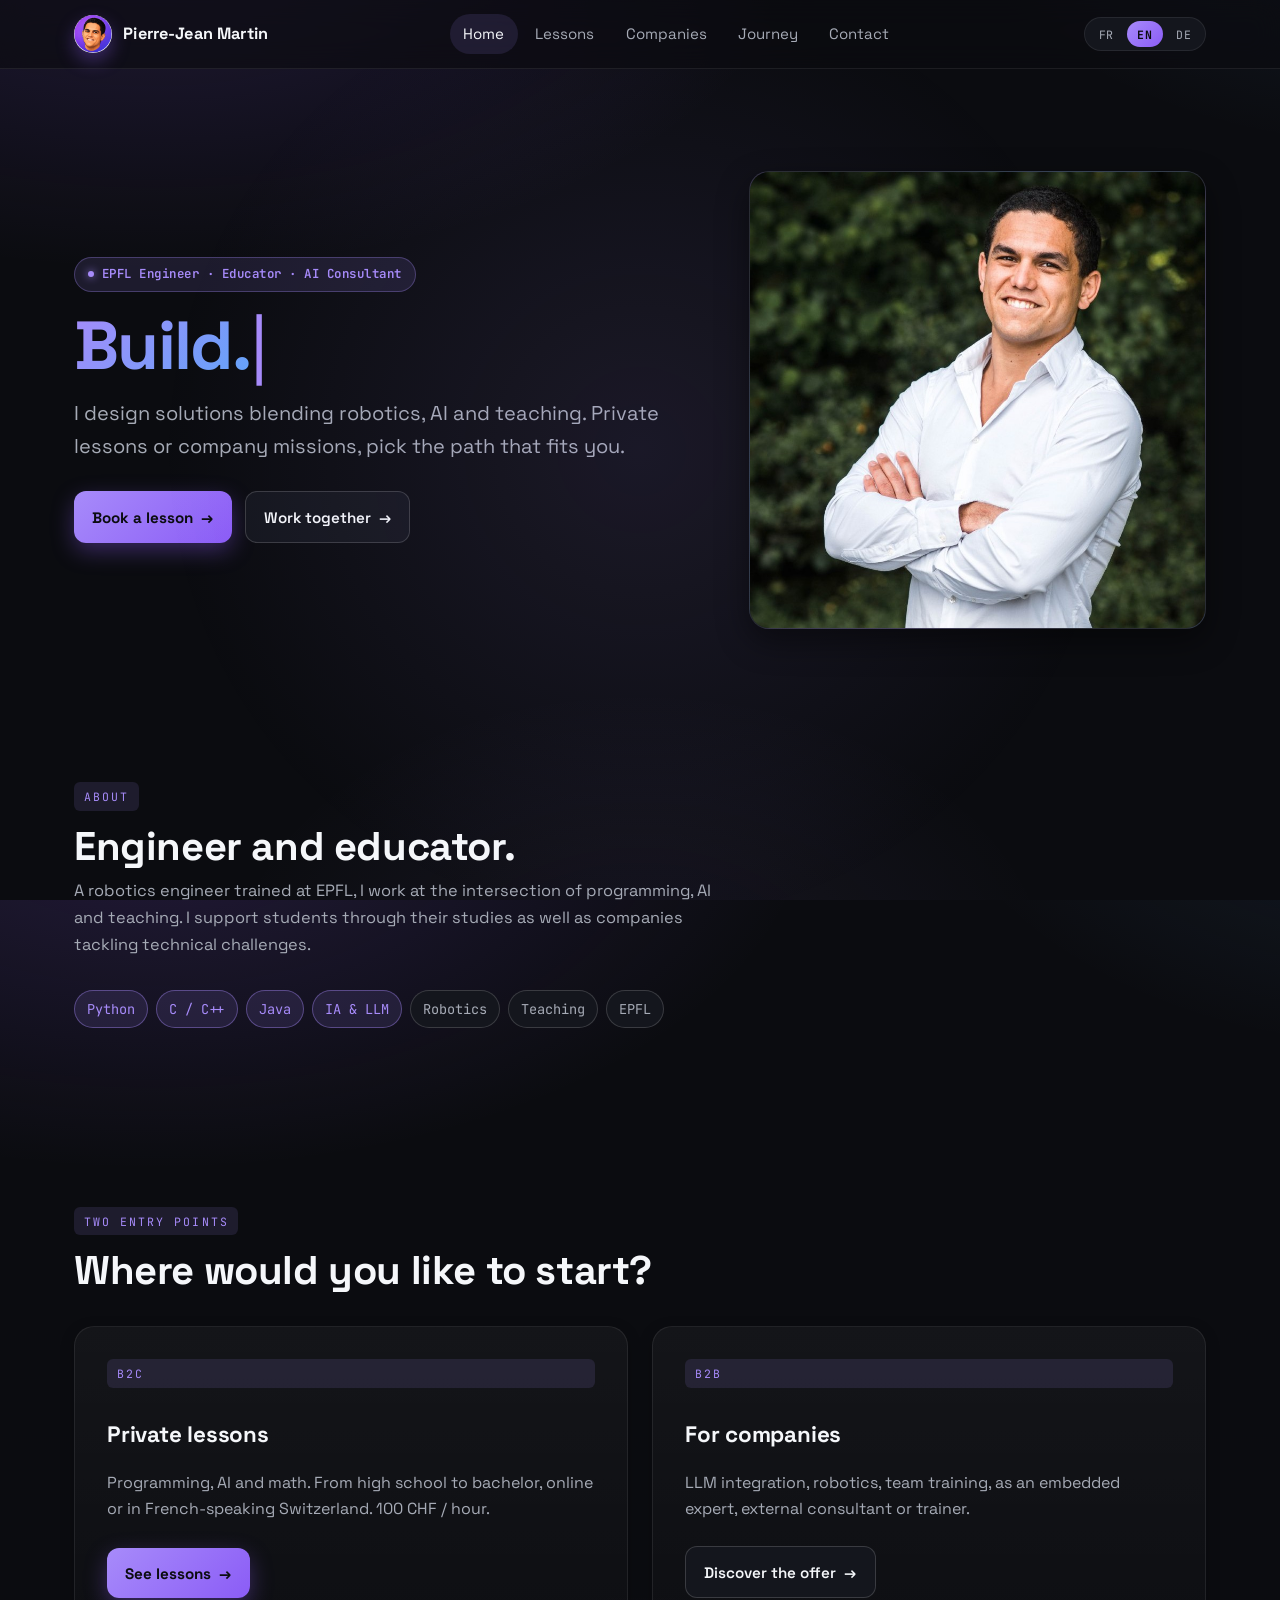
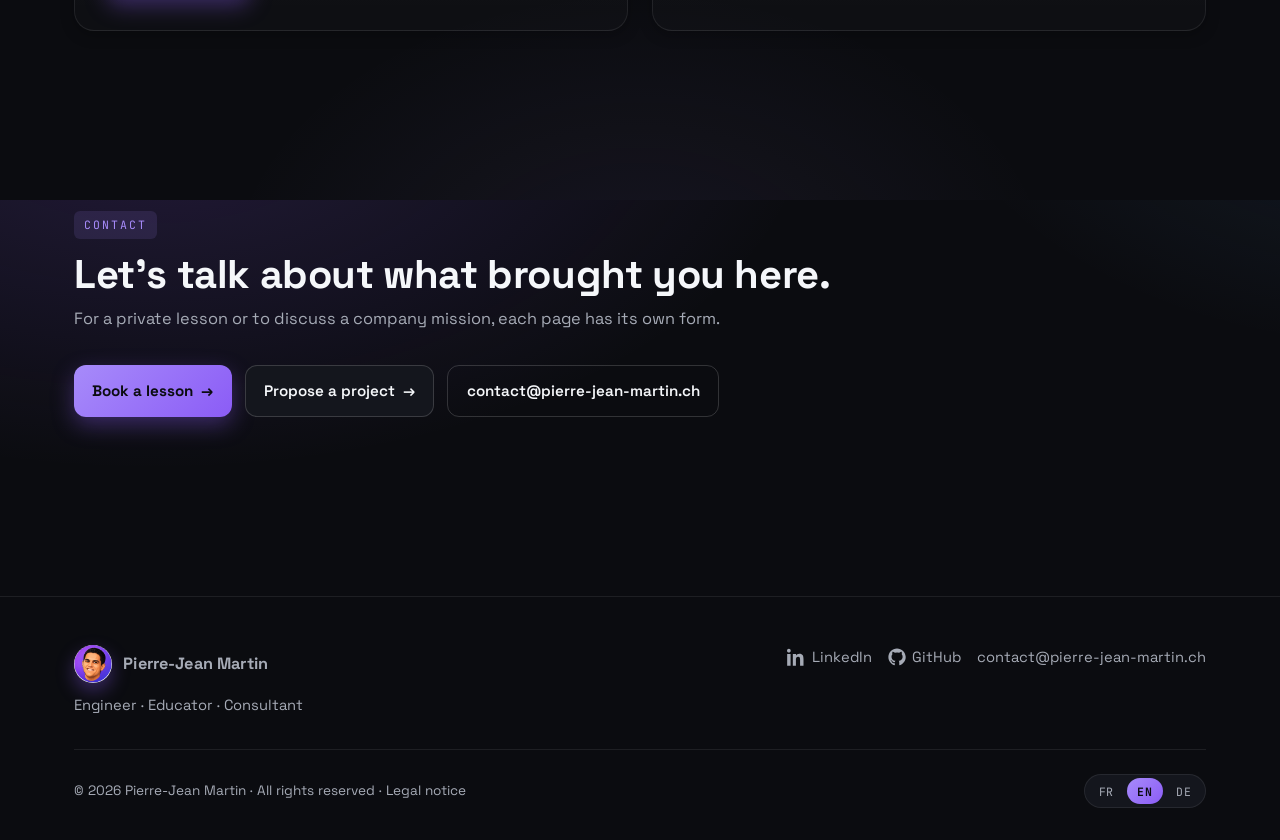
==== commit c18bf544: "feat: add typewriter cycling effect to hero h1 Replace the static 'Construire, transmettre, optimise" ====
--- a/index.html
+++ b/index.html
@@ -119,10 +119,7 @@
           </span>
         </span>
         <h1>
-          <span data-fr="Construire," data-en="Build," data-de="Bauen,">Construire,</span>
-          <span data-fr="transmettre," data-en="teach," data-de="lehren,">transmettre,</span>
-          <span class="grad"
-                data-fr="optimiser." data-en="optimize." data-de="optimieren.">optimiser.</span>
+          <span class="grad" id="typewriter-word" aria-live="polite"></span><span class="tw-cursor" aria-hidden="true">|</span>
         </h1>
         <p class="lead"
            data-fr="Je conçois des solutions mêlant robotique, IA et pédagogie. Cours particuliers et missions d'entreprise, choisissez l'axe qui vous correspond."
--- a/style.css
+++ b/style.css
@@ -49,6 +49,16 @@
   overflow-x:hidden;
 }
 
+body::before{
+  content:"";
+  position:fixed;
+  inset:0;
+  background:radial-gradient(600px at var(--mouse-x,50%) var(--mouse-y,50%),
+    rgba(167,139,250,.10),transparent 80%);
+  pointer-events:none;
+  z-index:0;
+}
+
 a{color:inherit;text-decoration:none}
 a:hover{color:var(--accent)}
 
@@ -192,6 +202,14 @@
 .hero h1 .grad{
   background:linear-gradient(135deg,var(--accent),#60a5fa);
   -webkit-background-clip:text;background-clip:text;color:transparent;
+}
+@keyframes tw-blink{0%,100%{opacity:1}50%{opacity:0}}
+.tw-cursor{
+  color:var(--accent);
+  animation:tw-blink .7s step-end infinite;
+  font-weight:400;
+  margin-left:1px;
+  display:inline;
 }
 .hero .lead{font-size:clamp(17px,2vw,20px);color:var(--muted);max-width:55ch;margin:0 0 1.8rem}
 .cta{display:flex;gap:.8rem;flex-wrap:wrap}
